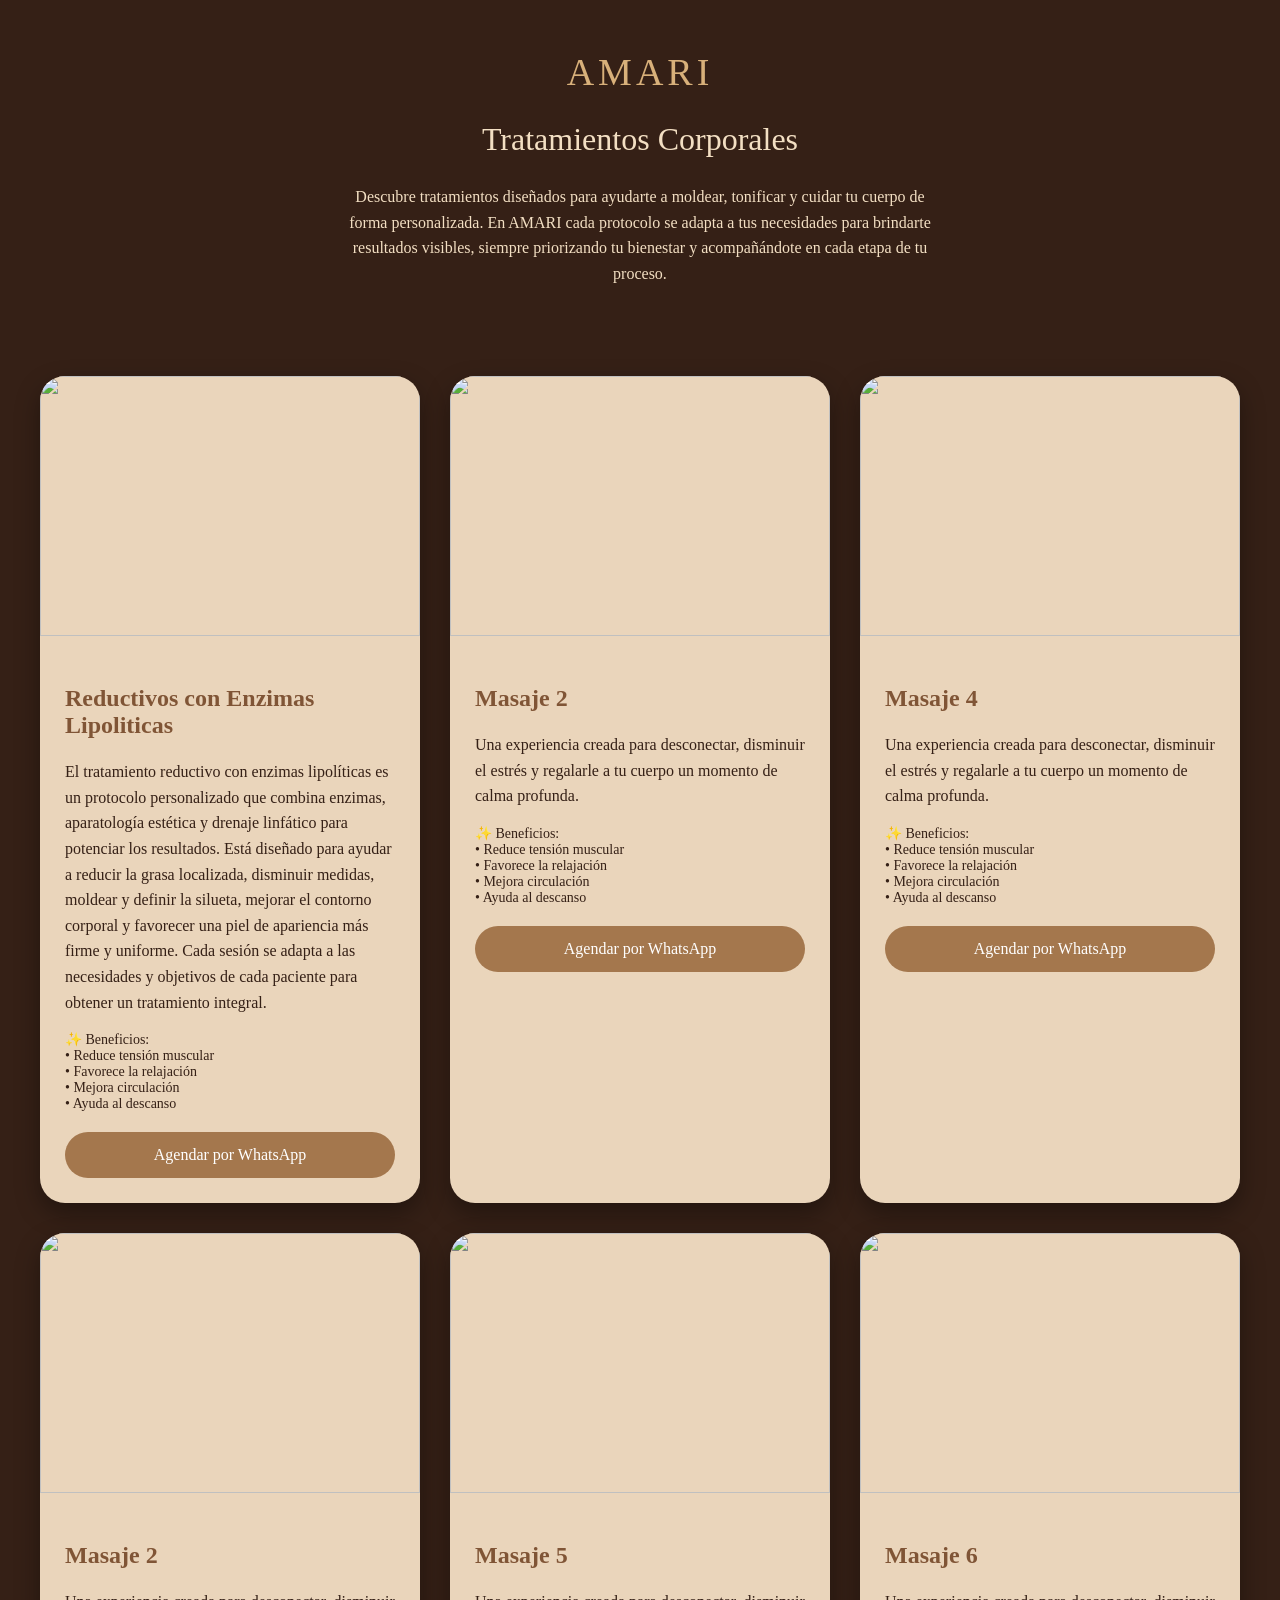
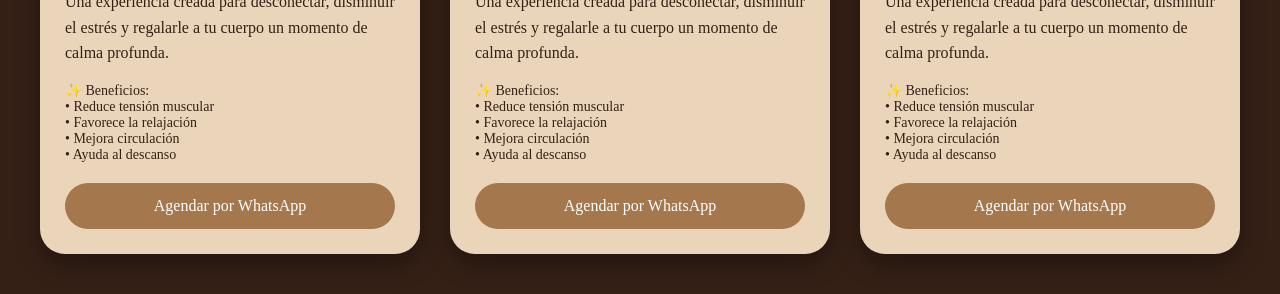
==== corporales.html @ 02f006fc "Update treatment titles and image sources in HTML" ====
<!DOCTYPE html>
<html lang="es">
<head>

<meta charset="UTF-8">
<meta name="viewport" content="width=device-width, initial-scale=1.0">

<title>Corporales | AMARI Clínica Estética</title>

<style>

body{
margin:0;
font-family:"Georgia", serif;
background:#352016;
color:#f3dfc3;
}


/* ENCABEZADO */

.hero{
text-align:center;
padding:50px 20px;
}

.logo{
font-size:38px;
letter-spacing:4px;
color:#d8b07a;
}

.hero h1{
font-size:32px;
font-weight:normal;
}

.hero p{
max-width:600px;
margin:auto;
line-height:1.6;
}



/* SERVICIOS */

.contenedor{

display:grid;
grid-template-columns:repeat(auto-fit,minmax(280px,1fr));
gap:30px;
padding:40px;

}



.card{

background:#ead5bb;
color:#352016;
border-radius:25px;
overflow:hidden;
box-shadow:0 10px 25px rgba(0,0,0,.35);

}



.card img{

width:100%;
height:260px;
object-fit:cover;

}



.contenido{

padding:25px;

}



.contenido h2{

color:#805536;
font-size:24px;

}



.contenido p{

line-height:1.6;

}



.beneficios{

margin-top:15px;
font-size:14px;

}



.boton{

display:block;
text-align:center;
background:#a4774d;
color:white;
padding:14px;
border-radius:30px;
text-decoration:none;
margin-top:20px;

}



.boton:hover{

background:#8a603b;

}



</style>

</head>


<body>



<section class="hero">

<div class="logo">AMARI</div>

<h1>Tratamientos Corporales</h1>

<p>
Descubre tratamientos diseñados para ayudarte a moldear, tonificar y cuidar tu cuerpo de forma personalizada. En AMARI cada protocolo se adapta a tus necesidades para brindarte resultados visibles, siempre priorizando tu bienestar y acompañándote en cada etapa de tu proceso.
</p>

</section>



<section class="contenedor">



<!-- SERVICIO 1 -->

<div class="card">

<img src="img-IMAGENenzimas.jpg">

<div class="contenido">

<h2>Reductivos con Enzimas Lipoliticas</h2>

<p>
El tratamiento reductivo con enzimas lipolíticas es un protocolo personalizado que combina enzimas, aparatología estética y drenaje linfático para potenciar los resultados. Está diseñado para ayudar a reducir la grasa localizada, disminuir medidas, moldear y definir la silueta, mejorar el contorno corporal y favorecer una piel de apariencia más firme y uniforme. Cada sesión se adapta a las necesidades y objetivos de cada paciente para obtener un tratamiento integral.
</p>


<div class="beneficios">

✨ Beneficios:
<br>
• Reduce tensión muscular
<br>
• Favorece la relajación
<br>
• Mejora circulación
<br>
• Ayuda al descanso

</div>


<a class="boton" href="https://wa.me/60685810?text=Hola quiero agendar un protoclo reductivo con enzimas">

Agendar por WhatsApp

</a>


</div>

</div>

<!-- SERVICIO 2 -->

<div class="card">

<img src="img-IMAGEN1.jpg">

<div class="contenido">

<h2>Masaje 2</h2>

<p>
Una experiencia creada para desconectar,
disminuir el estrés y regalarle a tu cuerpo
un momento de calma profunda.
</p>


<div class="beneficios">

✨ Beneficios:
<br>
• Reduce tensión muscular
<br>
• Favorece la relajación
<br>
• Mejora circulación
<br>
• Ayuda al descanso

</div>


<a class="boton" href="https://wa.me/506TU NUMERO?text=Hola AMARI quiero agendar Masaje Relajante">

Agendar por WhatsApp

</a>


</div>

</div>

<!-- SERVICIO 4 -->

<div class="card">

<img src="IMAGEN1.jpg">

<div class="contenido">

<h2>Masaje 4</h2>

<p>
Una experiencia creada para desconectar,
disminuir el estrés y regalarle a tu cuerpo
un momento de calma profunda.
</p>


<div class="beneficios">

✨ Beneficios:
<br>
• Reduce tensión muscular
<br>
• Favorece la relajación
<br>
• Mejora circulación
<br>
• Ayuda al descanso

</div>


<a class="boton" href="https://wa.me/506TU NUMERO?text=Hola AMARI quiero agendar Masaje Relajante">

Agendar por WhatsApp

</a>


</div>

</div>

<!-- SERVICIO 2 -->

<div class="card">

<img src="IMAGEN1.jpg">

<div class="contenido">

<h2>Masaje 2</h2>

<p>
Una experiencia creada para desconectar,
disminuir el estrés y regalarle a tu cuerpo
un momento de calma profunda.
</p>


<div class="beneficios">

✨ Beneficios:
<br>
• Reduce tensión muscular
<br>
• Favorece la relajación
<br>
• Mejora circulación
<br>
• Ayuda al descanso

</div>


<a class="boton" href="https://wa.me/506TU NUMERO?text=Hola AMARI quiero agendar Masaje Relajante">

Agendar por WhatsApp

</a>


</div>

</div>


<!-- SERVICIO 5 -->

<div class="card">

<img src="IMAGEN1.jpg">

<div class="contenido">

<h2>Masaje 5</h2>

<p>
Una experiencia creada para desconectar,
disminuir el estrés y regalarle a tu cuerpo
un momento de calma profunda.
</p>


<div class="beneficios">

✨ Beneficios:
<br>
• Reduce tensión muscular
<br>
• Favorece la relajación
<br>
• Mejora circulación
<br>
• Ayuda al descanso

</div>


<a class="boton" href="https://wa.me/506TU NUMERO?text=Hola AMARI quiero agendar Masaje Relajante">

Agendar por WhatsApp

</a>


</div>

</div>

<!-- SERVICIO 6 -->

<div class="card">

<img src="IMAGEN1.jpg">

<div class="contenido">

<h2>Masaje 6</h2>

<p>
Una experiencia creada para desconectar,
disminuir el estrés y regalarle a tu cuerpo
un momento de calma profunda.
</p>


<div class="beneficios">

✨ Beneficios:
<br>
• Reduce tensión muscular
<br>
• Favorece la relajación
<br>
• Mejora circulación
<br>
• Ayuda al descanso

</div>


<a class="boton" href="https://wa.me/506TU NUMERO?text=Hola AMARI quiero agendar Masaje Relajante">

Agendar por WhatsApp

</a>


</div>

</div>


</section>


</body>
</html>
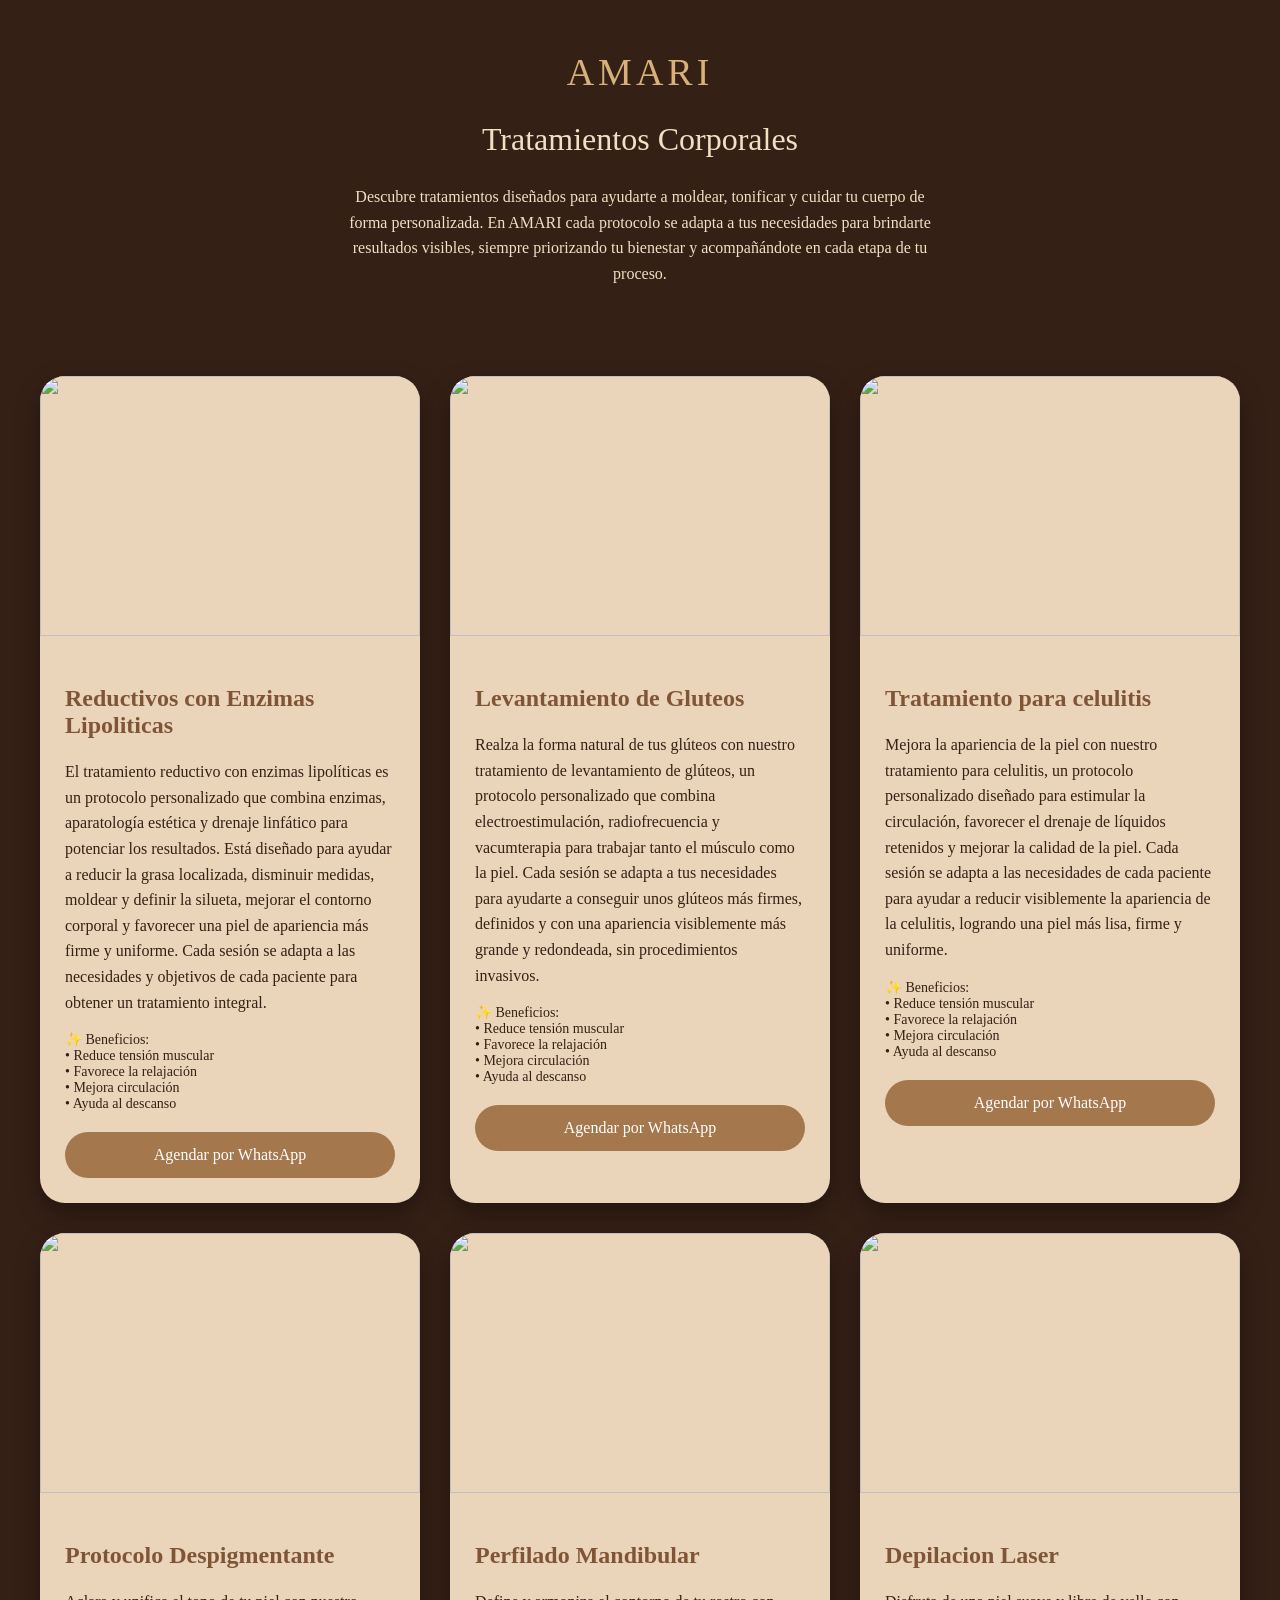
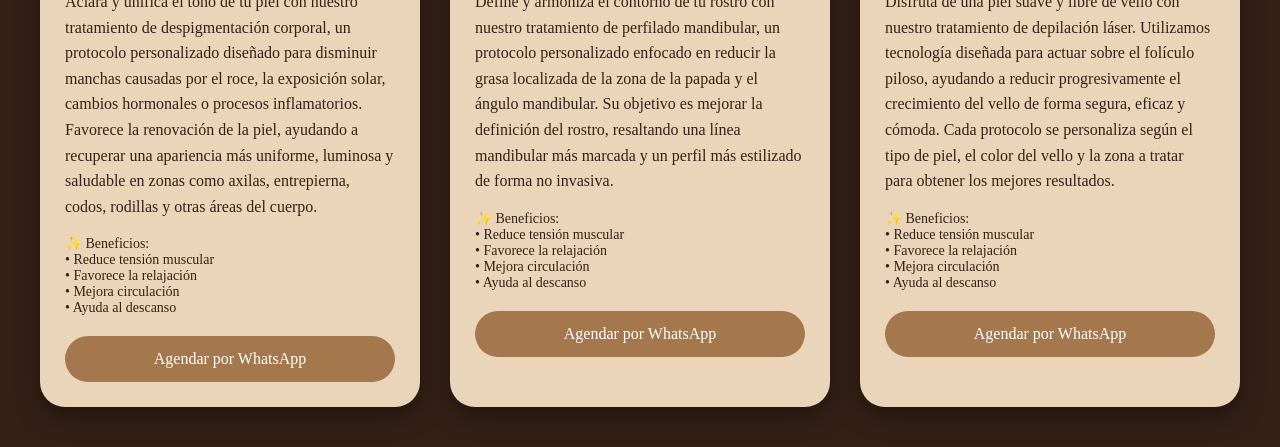
==== commit 23fea853: "Update corporales.html" ====
--- a/corporales.html
+++ b/corporales.html
@@ -193,7 +193,7 @@
 </div>
 
 
-<a class="boton" href="https://wa.me/60685810?text=Hola quiero agendar un protoclo reductivo con enzimas">
+<a class="boton" href="https://wa.me/60685810?text=Hola quiero agendar un protocolo reductivo con enzimas">
 
 Agendar por WhatsApp
 
@@ -208,35 +208,33 @@
 
 <div class="card">
 
-<img src="img-IMAGEN1.jpg">
-
-<div class="contenido">
-
-<h2>Masaje 2</h2>
-
-<p>
-Una experiencia creada para desconectar,
-disminuir el estrés y regalarle a tu cuerpo
-un momento de calma profunda.
-</p>
-
-
-<div class="beneficios">
-
-✨ Beneficios:
-<br>
-• Reduce tensión muscular
-<br>
-• Favorece la relajación
-<br>
-• Mejora circulación
-<br>
-• Ayuda al descanso
-
-</div>
-
-
-<a class="boton" href="https://wa.me/506TU NUMERO?text=Hola AMARI quiero agendar Masaje Relajante">
+<img src="img-IMAGENgluteos.jpg">
+
+<div class="contenido">
+
+<h2>Levantamiento de Gluteos</h2>
+
+<p>
+Realza la forma natural de tus glúteos con nuestro tratamiento de levantamiento de glúteos, un protocolo personalizado que combina electroestimulación, radiofrecuencia y vacumterapia para trabajar tanto el músculo como la piel. Cada sesión se adapta a tus necesidades para ayudarte a conseguir unos glúteos más firmes, definidos y con una apariencia visiblemente más grande y redondeada, sin procedimientos invasivos.
+</p>
+
+
+<div class="beneficios">
+
+✨ Beneficios:
+<br>
+• Reduce tensión muscular
+<br>
+• Favorece la relajación
+<br>
+• Mejora circulación
+<br>
+• Ayuda al descanso
+
+</div>
+
+
+<a class="boton" href="https://wa.me/60685810?text=Hola me gustaria agendar el tratamiento de levantamiento de gluteos ">
 
 Agendar por WhatsApp
 
@@ -251,35 +249,33 @@
 
 <div class="card">
 
-<img src="IMAGEN1.jpg">
-
-<div class="contenido">
-
-<h2>Masaje 4</h2>
-
-<p>
-Una experiencia creada para desconectar,
-disminuir el estrés y regalarle a tu cuerpo
-un momento de calma profunda.
-</p>
-
-
-<div class="beneficios">
-
-✨ Beneficios:
-<br>
-• Reduce tensión muscular
-<br>
-• Favorece la relajación
-<br>
-• Mejora circulación
-<br>
-• Ayuda al descanso
-
-</div>
-
-
-<a class="boton" href="https://wa.me/506TU NUMERO?text=Hola AMARI quiero agendar Masaje Relajante">
+<img src="img-IMAGENcelulitis.jpg">
+
+<div class="contenido">
+
+<h2>Tratamiento para celulitis</h2>
+
+<p>
+Mejora la apariencia de la piel con nuestro tratamiento para celulitis, un protocolo personalizado diseñado para estimular la circulación, favorecer el drenaje de líquidos retenidos y mejorar la calidad de la piel. Cada sesión se adapta a las necesidades de cada paciente para ayudar a reducir visiblemente la apariencia de la celulitis, logrando una piel más lisa, firme y uniforme.
+</p>
+
+
+<div class="beneficios">
+
+✨ Beneficios:
+<br>
+• Reduce tensión muscular
+<br>
+• Favorece la relajación
+<br>
+• Mejora circulación
+<br>
+• Ayuda al descanso
+
+</div>
+
+
+<a class="boton" href="https://wa.me/60685810?text=Hola quiero agendar un protocolo para celulitis">
 
 Agendar por WhatsApp
 
@@ -294,35 +290,33 @@
 
 <div class="card">
 
-<img src="IMAGEN1.jpg">
-
-<div class="contenido">
-
-<h2>Masaje 2</h2>
-
-<p>
-Una experiencia creada para desconectar,
-disminuir el estrés y regalarle a tu cuerpo
-un momento de calma profunda.
-</p>
-
-
-<div class="beneficios">
-
-✨ Beneficios:
-<br>
-• Reduce tensión muscular
-<br>
-• Favorece la relajación
-<br>
-• Mejora circulación
-<br>
-• Ayuda al descanso
-
-</div>
-
-
-<a class="boton" href="https://wa.me/506TU NUMERO?text=Hola AMARI quiero agendar Masaje Relajante">
+<img src="img-IMAGENdespigmentacion.jpg">
+
+<div class="contenido">
+
+<h2>Protocolo Despigmentante</h2>
+
+<p>
+Aclara y unifica el tono de tu piel con nuestro tratamiento de despigmentación corporal, un protocolo personalizado diseñado para disminuir manchas causadas por el roce, la exposición solar, cambios hormonales o procesos inflamatorios. Favorece la renovación de la piel, ayudando a recuperar una apariencia más uniforme, luminosa y saludable en zonas como axilas, entrepierna, codos, rodillas y otras áreas del cuerpo.
+</p>
+
+
+<div class="beneficios">
+
+✨ Beneficios:
+<br>
+• Reduce tensión muscular
+<br>
+• Favorece la relajación
+<br>
+• Mejora circulación
+<br>
+• Ayuda al descanso
+
+</div>
+
+
+<a class="boton" href="https://wa.me/60685810?text=Hola quiero agendar un protocolo despigmentante">
 
 Agendar por WhatsApp
 
@@ -338,35 +332,33 @@
 
 <div class="card">
 
-<img src="IMAGEN1.jpg">
-
-<div class="contenido">
-
-<h2>Masaje 5</h2>
-
-<p>
-Una experiencia creada para desconectar,
-disminuir el estrés y regalarle a tu cuerpo
-un momento de calma profunda.
-</p>
-
-
-<div class="beneficios">
-
-✨ Beneficios:
-<br>
-• Reduce tensión muscular
-<br>
-• Favorece la relajación
-<br>
-• Mejora circulación
-<br>
-• Ayuda al descanso
-
-</div>
-
-
-<a class="boton" href="https://wa.me/506TU NUMERO?text=Hola AMARI quiero agendar Masaje Relajante">
+<img src="img-IMAGENpapada.jpg">
+
+<div class="contenido">
+
+<h2>Perfilado Mandibular</h2>
+
+<p>
+Define y armoniza el contorno de tu rostro con nuestro tratamiento de perfilado mandibular, un protocolo personalizado enfocado en reducir la grasa localizada de la zona de la papada y el ángulo mandibular. Su objetivo es mejorar la definición del rostro, resaltando una línea mandibular más marcada y un perfil más estilizado de forma no invasiva.
+</p>
+
+
+<div class="beneficios">
+
+✨ Beneficios:
+<br>
+• Reduce tensión muscular
+<br>
+• Favorece la relajación
+<br>
+• Mejora circulación
+<br>
+• Ayuda al descanso
+
+</div>
+
+
+<a class="boton" href="https://wa.me/60685810?text=Hola me gustaria agendar un tartamiento para perfilado mandibular">
 
 Agendar por WhatsApp
 
@@ -381,35 +373,33 @@
 
 <div class="card">
 
-<img src="IMAGEN1.jpg">
-
-<div class="contenido">
-
-<h2>Masaje 6</h2>
-
-<p>
-Una experiencia creada para desconectar,
-disminuir el estrés y regalarle a tu cuerpo
-un momento de calma profunda.
-</p>
-
-
-<div class="beneficios">
-
-✨ Beneficios:
-<br>
-• Reduce tensión muscular
-<br>
-• Favorece la relajación
-<br>
-• Mejora circulación
-<br>
-• Ayuda al descanso
-
-</div>
-
-
-<a class="boton" href="https://wa.me/506TU NUMERO?text=Hola AMARI quiero agendar Masaje Relajante">
+<img src="img-IMAGENdepi.jpg">
+
+<div class="contenido">
+
+<h2>Depilacion Laser</h2>
+
+<p>
+Disfruta de una piel suave y libre de vello con nuestro tratamiento de depilación láser. Utilizamos tecnología diseñada para actuar sobre el folículo piloso, ayudando a reducir progresivamente el crecimiento del vello de forma segura, eficaz y cómoda. Cada protocolo se personaliza según el tipo de piel, el color del vello y la zona a tratar para obtener los mejores resultados.
+</p>
+
+
+<div class="beneficios">
+
+✨ Beneficios:
+<br>
+• Reduce tensión muscular
+<br>
+• Favorece la relajación
+<br>
+• Mejora circulación
+<br>
+• Ayuda al descanso
+
+</div>
+
+
+<a class="boton" href="https://wa.me/506TU NUMERO?text=Hola quiero agendar Depilacion Laser">
 
 Agendar por WhatsApp
 
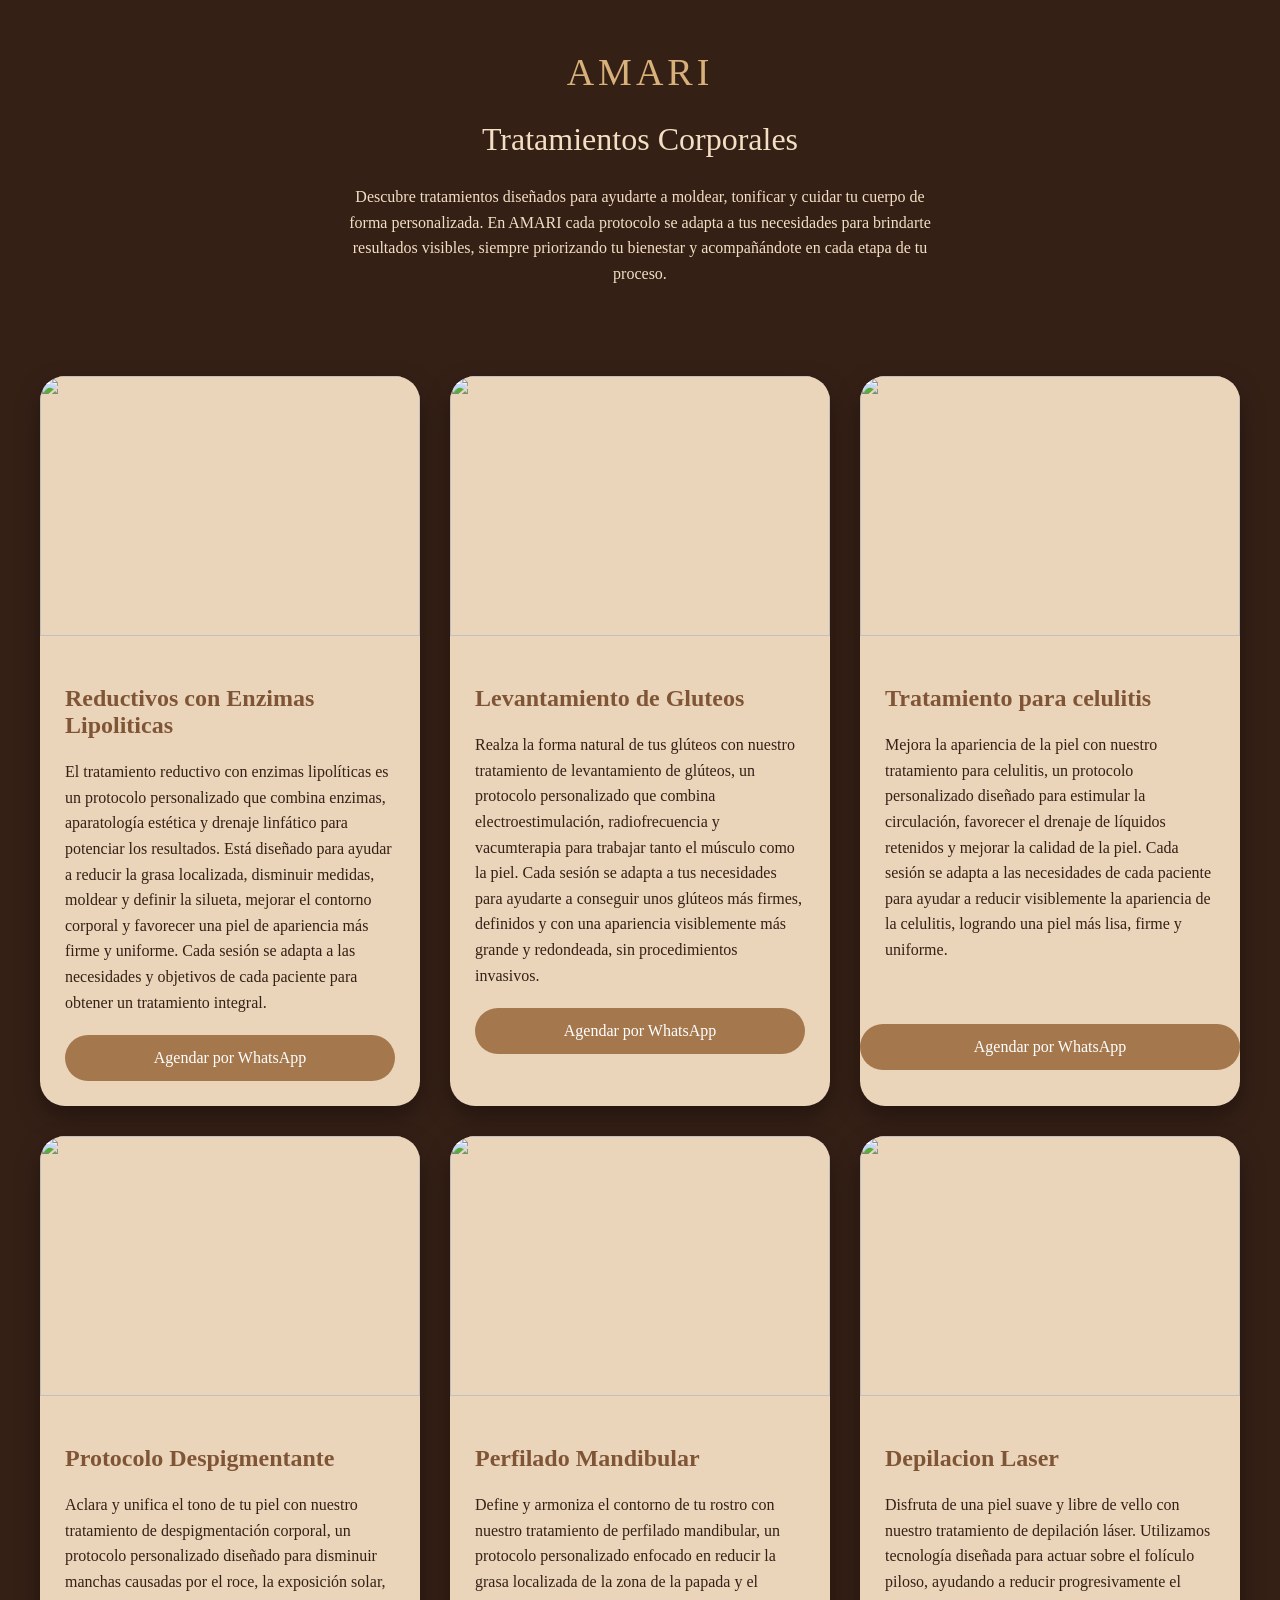
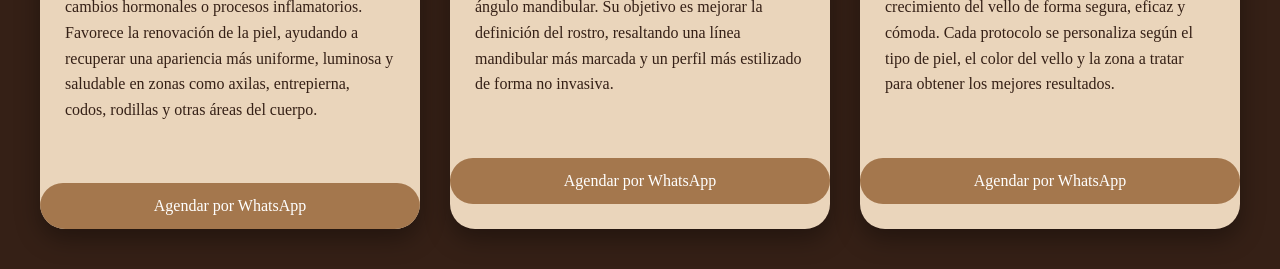
==== commit 131e7aa1: "Remove duplicated benefits section from corporales.html Removed repeated benefits section from multi" ====
--- a/corporales.html
+++ b/corporales.html
@@ -180,15 +180,7 @@
 
 <div class="beneficios">
 
-✨ Beneficios:
-<br>
-• Reduce tensión muscular
-<br>
-• Favorece la relajación
-<br>
-• Mejora circulación
-<br>
-• Ayuda al descanso
+
 
 </div>
 
@@ -221,15 +213,7 @@
 
 <div class="beneficios">
 
-✨ Beneficios:
-<br>
-• Reduce tensión muscular
-<br>
-• Favorece la relajación
-<br>
-• Mejora circulación
-<br>
-• Ayuda al descanso
+
 
 </div>
 
@@ -260,17 +244,7 @@
 </p>
 
 
-<div class="beneficios">
-
-✨ Beneficios:
-<br>
-• Reduce tensión muscular
-<br>
-• Favorece la relajación
-<br>
-• Mejora circulación
-<br>
-• Ayuda al descanso
+
 
 </div>
 
@@ -301,18 +275,6 @@
 </p>
 
 
-<div class="beneficios">
-
-✨ Beneficios:
-<br>
-• Reduce tensión muscular
-<br>
-• Favorece la relajación
-<br>
-• Mejora circulación
-<br>
-• Ayuda al descanso
-
 </div>
 
 
@@ -343,17 +305,7 @@
 </p>
 
 
-<div class="beneficios">
-
-✨ Beneficios:
-<br>
-• Reduce tensión muscular
-<br>
-• Favorece la relajación
-<br>
-• Mejora circulación
-<br>
-• Ayuda al descanso
+
 
 </div>
 
@@ -384,17 +336,6 @@
 </p>
 
 
-<div class="beneficios">
-
-✨ Beneficios:
-<br>
-• Reduce tensión muscular
-<br>
-• Favorece la relajación
-<br>
-• Mejora circulación
-<br>
-• Ayuda al descanso
 
 </div>
 
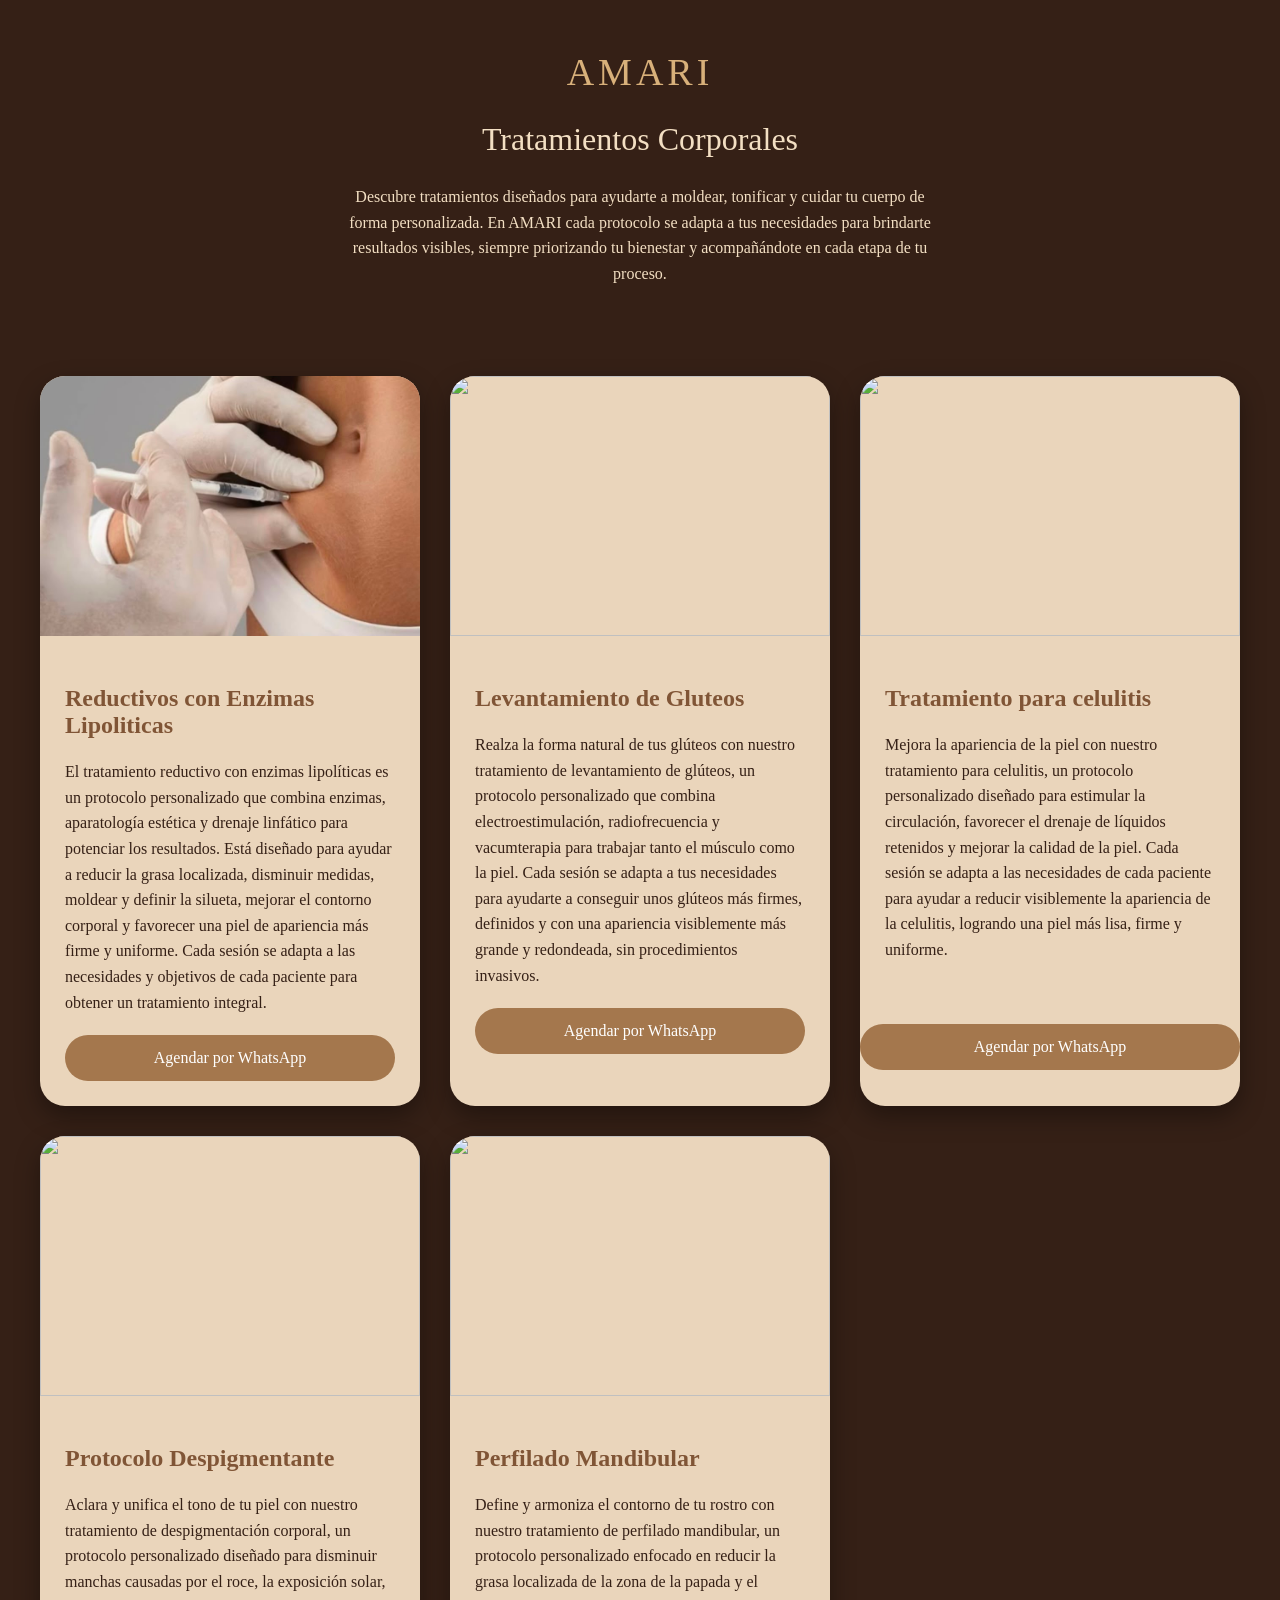
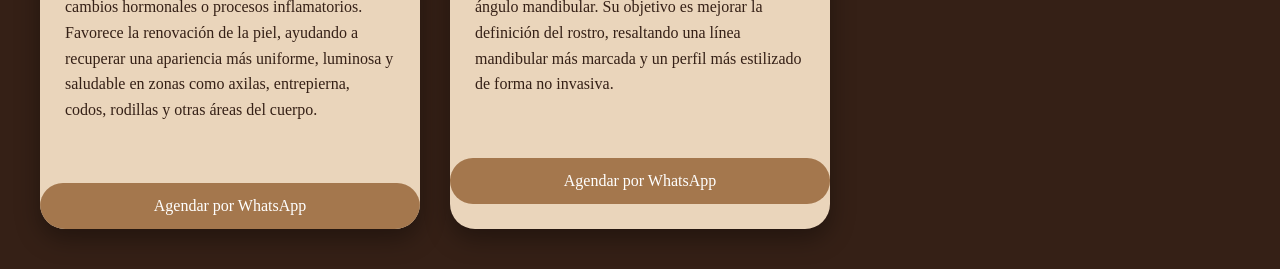
==== commit c5e2a29b: "Fix image source path in corporales.html" ====
--- a/corporales.html
+++ b/corporales.html
@@ -167,7 +167,7 @@
 
 <div class="card">
 
-<img src="img-IMAGENenzimas.jpg">
+<img src="img/IMAGENenzimas.jpg">
 
 <div class="contenido">
 
@@ -200,7 +200,7 @@
 
 <div class="card">
 
-<img src="img-IMAGENgluteos.jpg">
+<img src="img.IMAGENgluteos.jpg">
 
 <div class="contenido">
 
@@ -233,7 +233,7 @@
 
 <div class="card">
 
-<img src="img-IMAGENcelulitis.jpg">
+<img src="img.IMAGENcelulitis.jpg">
 
 <div class="contenido">
 
@@ -264,7 +264,7 @@
 
 <div class="card">
 
-<img src="img-IMAGENdespigmentacion.jpg">
+<img src="img.IMAGENdespigmentacion.jpg">
 
 <div class="contenido">
 
@@ -294,7 +294,7 @@
 
 <div class="card">
 
-<img src="img-IMAGENpapada.jpg">
+<img src="img.IMAGENpapada.jpg">
 
 <div class="contenido">
 
@@ -321,39 +321,3 @@
 
 </div>
 
-<!-- SERVICIO 6 -->
-
-<div class="card">
-
-<img src="img-IMAGENdepi.jpg">
-
-<div class="contenido">
-
-<h2>Depilacion Laser</h2>
-
-<p>
-Disfruta de una piel suave y libre de vello con nuestro tratamiento de depilación láser. Utilizamos tecnología diseñada para actuar sobre el folículo piloso, ayudando a reducir progresivamente el crecimiento del vello de forma segura, eficaz y cómoda. Cada protocolo se personaliza según el tipo de piel, el color del vello y la zona a tratar para obtener los mejores resultados.
-</p>
-
-
-
-</div>
-
-
-<a class="boton" href="https://wa.me/506TU NUMERO?text=Hola quiero agendar Depilacion Laser">
-
-Agendar por WhatsApp
-
-</a>
-
-
-</div>
-
-</div>
-
-
-</section>
-
-
-</body>
-</html>
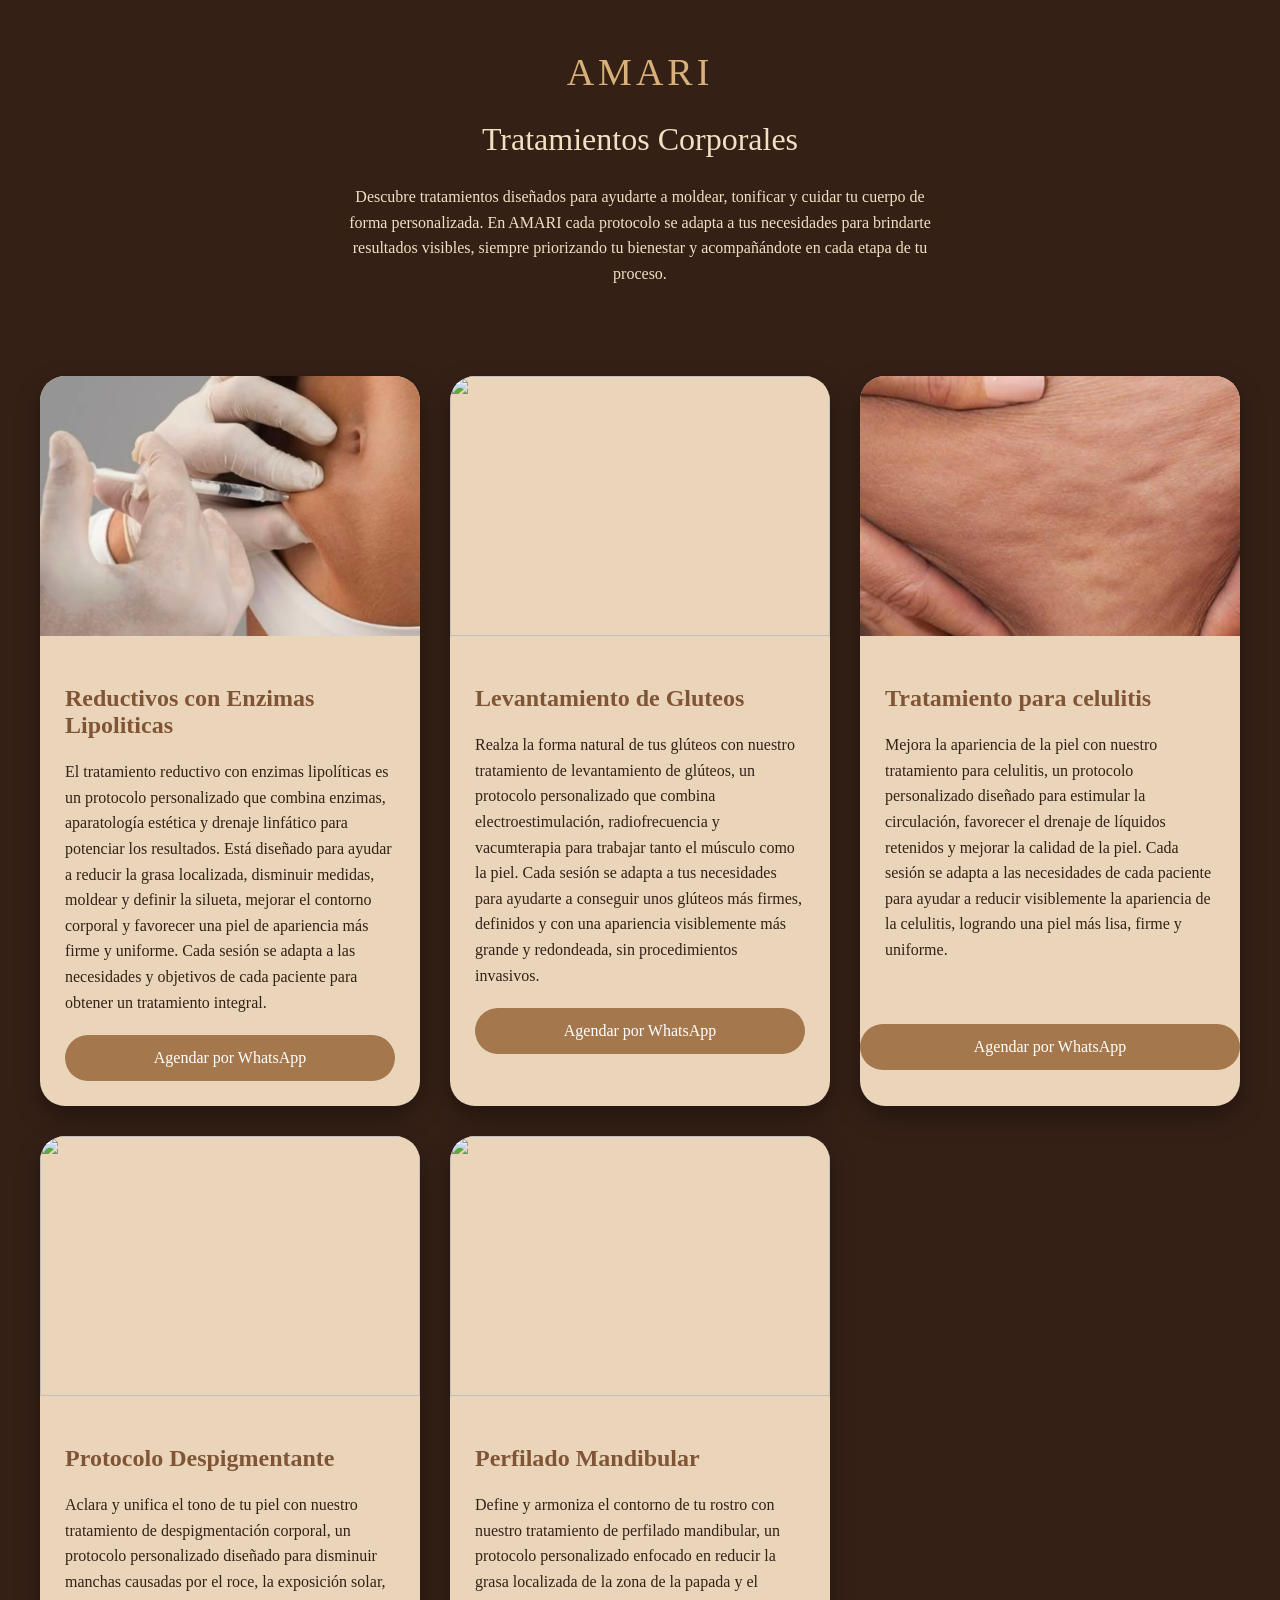
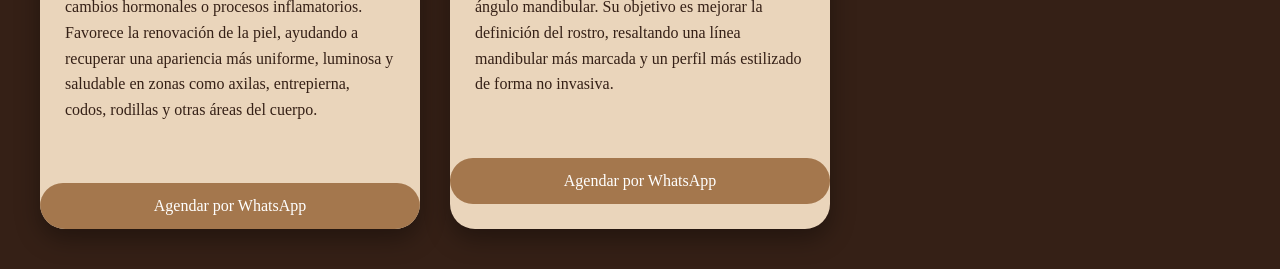
==== commit 715b0c69: "Fix image paths in corporales.html" ====
--- a/corporales.html
+++ b/corporales.html
@@ -200,7 +200,7 @@
 
 <div class="card">
 
-<img src="img.IMAGENgluteos.jpg">
+<img src="img/IMAGENgluteos.jpg">
 
 <div class="contenido">
 
@@ -233,7 +233,7 @@
 
 <div class="card">
 
-<img src="img.IMAGENcelulitis.jpg">
+<img src="img/IMAGENcelulitis.jpg">
 
 <div class="contenido">
 
@@ -264,7 +264,7 @@
 
 <div class="card">
 
-<img src="img.IMAGENdespigmentacion.jpg">
+<img src="img/IMAGENdespigmentacion.jpg">
 
 <div class="contenido">
 
@@ -294,7 +294,7 @@
 
 <div class="card">
 
-<img src="img.IMAGENpapada.jpg">
+<img src="img/IMAGENpapada.jpg">
 
 <div class="contenido">
 
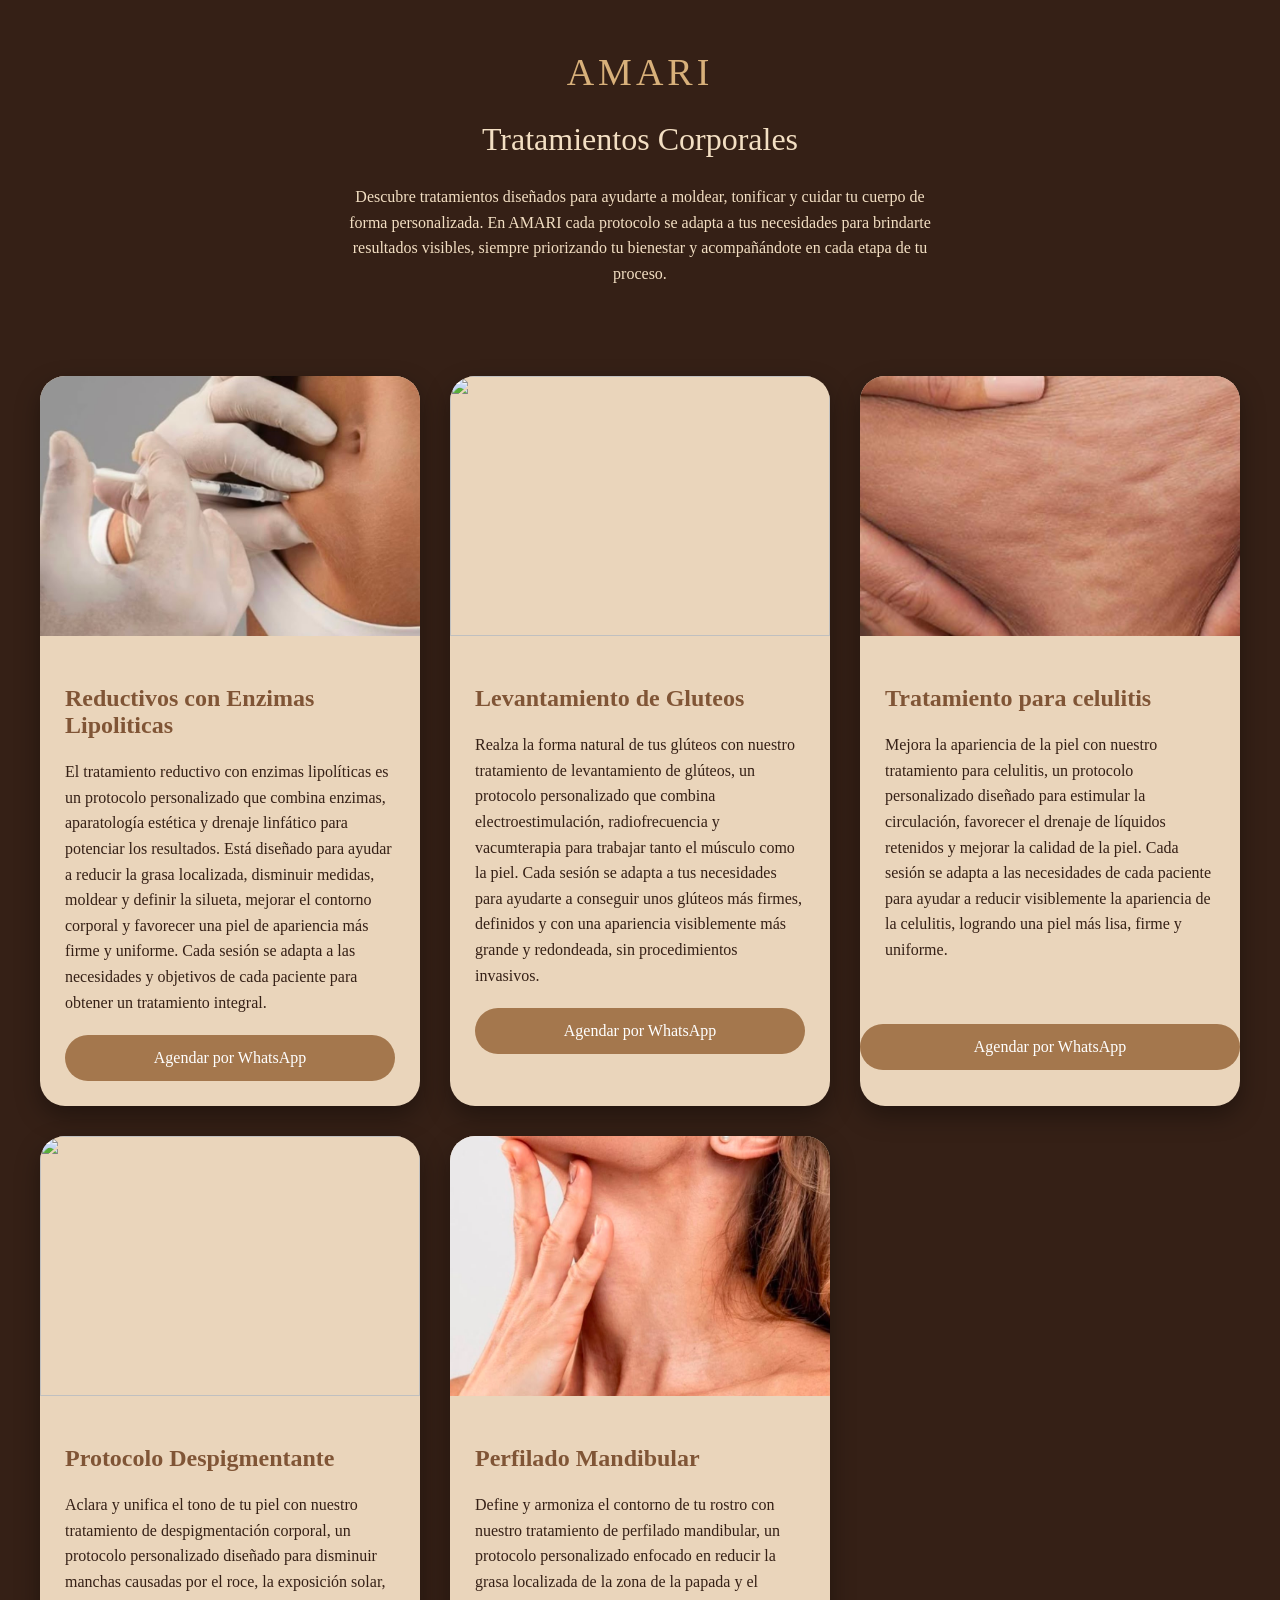
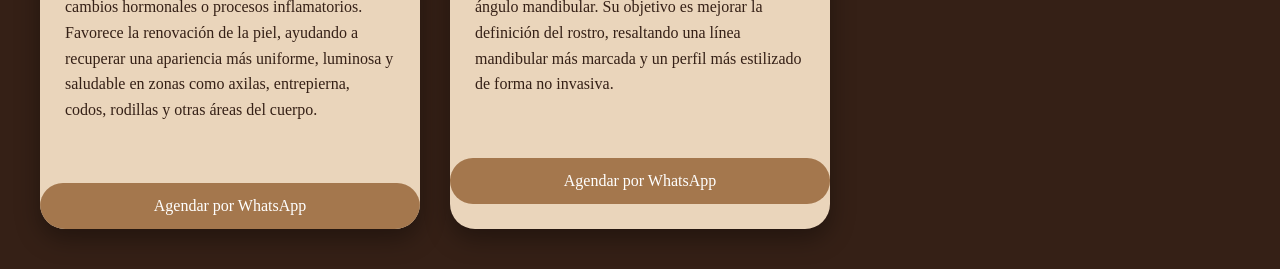
==== commit fff10d39: "Update corporales.html" ====
--- a/corporales.html
+++ b/corporales.html
@@ -185,7 +185,7 @@
 </div>
 
 
-<a class="boton" href="https://wa.me/60685810?text=Hola quiero agendar un protocolo reductivo con enzimas">
+<a class="boton" href="https://wa.me/60685810?text=Hola! Me gustaria información sobre las ENZIMAS LIPOLITICAS">
 
 Agendar por WhatsApp
 
@@ -218,7 +218,7 @@
 </div>
 
 
-<a class="boton" href="https://wa.me/60685810?text=Hola me gustaria agendar el tratamiento de levantamiento de gluteos ">
+<a class="boton" href="https://wa.me/60685810?text=Hola! Me gustaria información del LEVANTAMIENTO DE GLUTEOS ">
 
 Agendar por WhatsApp
 
@@ -249,7 +249,7 @@
 </div>
 
 
-<a class="boton" href="https://wa.me/60685810?text=Hola quiero agendar un protocolo para celulitis">
+<a class="boton" href="https://wa.me/60685810?text=Hola! Me gustaria información del TRATAMIENTO PARA CELULITIS  ">
 
 Agendar por WhatsApp
 
@@ -278,7 +278,7 @@
 </div>
 
 
-<a class="boton" href="https://wa.me/60685810?text=Hola quiero agendar un protocolo despigmentante">
+<a class="boton" href="https://wa.me/60685810?text=Hola! Me gustaria información sobre el TRATAMIENTO DESPIGMENTANTE">
 
 Agendar por WhatsApp
 
@@ -310,14 +310,14 @@
 </div>
 
 
-<a class="boton" href="https://wa.me/60685810?text=Hola me gustaria agendar un tartamiento para perfilado mandibular">
-
-Agendar por WhatsApp
-
-</a>
-
-
-</div>
-
-</div>
-
+<a class="boton" href="https://wa.me/60685810?text=Hola! me gustaria información sobre el TRATAMIENTO PERFILADO MANDIBULAR ">
+
+Agendar por WhatsApp
+
+</a>
+
+
+</div>
+
+</div>
+
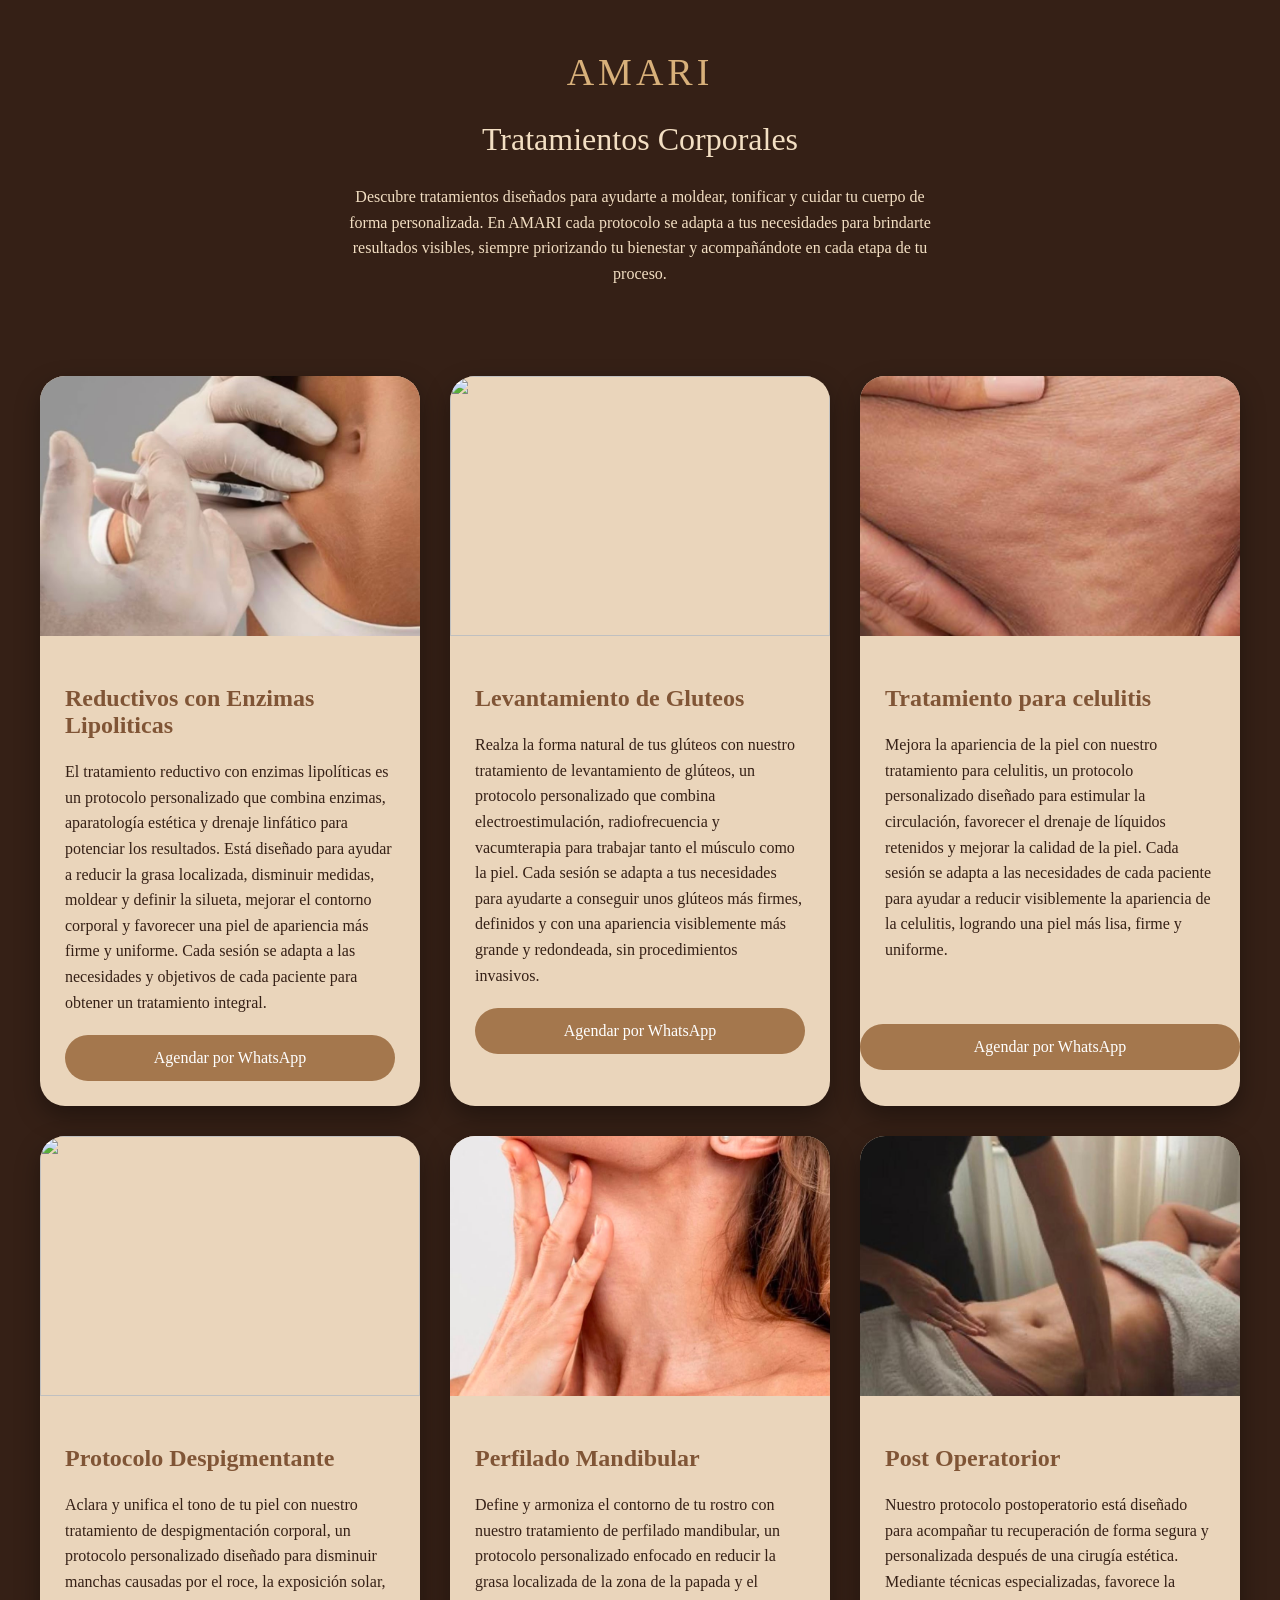
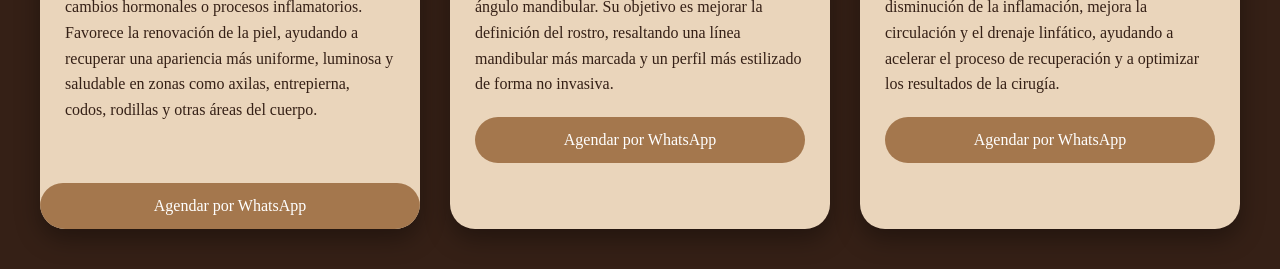
==== commit a75895d2: "Fix HTML structure by closing a div tag" ====
--- a/corporales.html
+++ b/corporales.html
@@ -289,7 +289,6 @@
 
 </div>
 
-
 <!-- SERVICIO 5 -->
 
 <div class="card">
@@ -304,20 +303,40 @@
 Define y armoniza el contorno de tu rostro con nuestro tratamiento de perfilado mandibular, un protocolo personalizado enfocado en reducir la grasa localizada de la zona de la papada y el ángulo mandibular. Su objetivo es mejorar la definición del rostro, resaltando una línea mandibular más marcada y un perfil más estilizado de forma no invasiva.
 </p>
 
-
-
-
-</div>
-
-
-<a class="boton" href="https://wa.me/60685810?text=Hola! me gustaria información sobre el TRATAMIENTO PERFILADO MANDIBULAR ">
-
-Agendar por WhatsApp
-
-</a>
-
-
-</div>
-
-</div>
-
+<a class="boton" href="https://wa.me/60685810?text=Hola! me gustaria información sobre el PERFILADO MANDIBULAR">
+
+Agendar por WhatsApp
+
+</a>
+
+
+</div>
+</div>
+
+<!-- SERVICIO 6 -->
+
+<div class="card">
+
+<img src="img/IMAGENoperatorio.jpg">
+
+<div class="contenido">
+
+<h2>Post Operatorior</h2>
+
+<p>
+Nuestro protocolo postoperatorio está diseñado para acompañar tu recuperación de forma segura y personalizada después de una cirugía estética. Mediante técnicas especializadas, favorece la disminución de la inflamación, mejora la circulación y el drenaje linfático, ayudando a acelerar el proceso de recuperación y a optimizar los resultados de la cirugía.
+</p>
+
+<a class="boton" href="https://wa.me/60685810?text=Hola! me gustaria información sobre el POST OPERATORIO">
+
+Agendar por WhatsApp
+
+</a>
+
+
+</div>
+
+</div>
+
+</div>
+
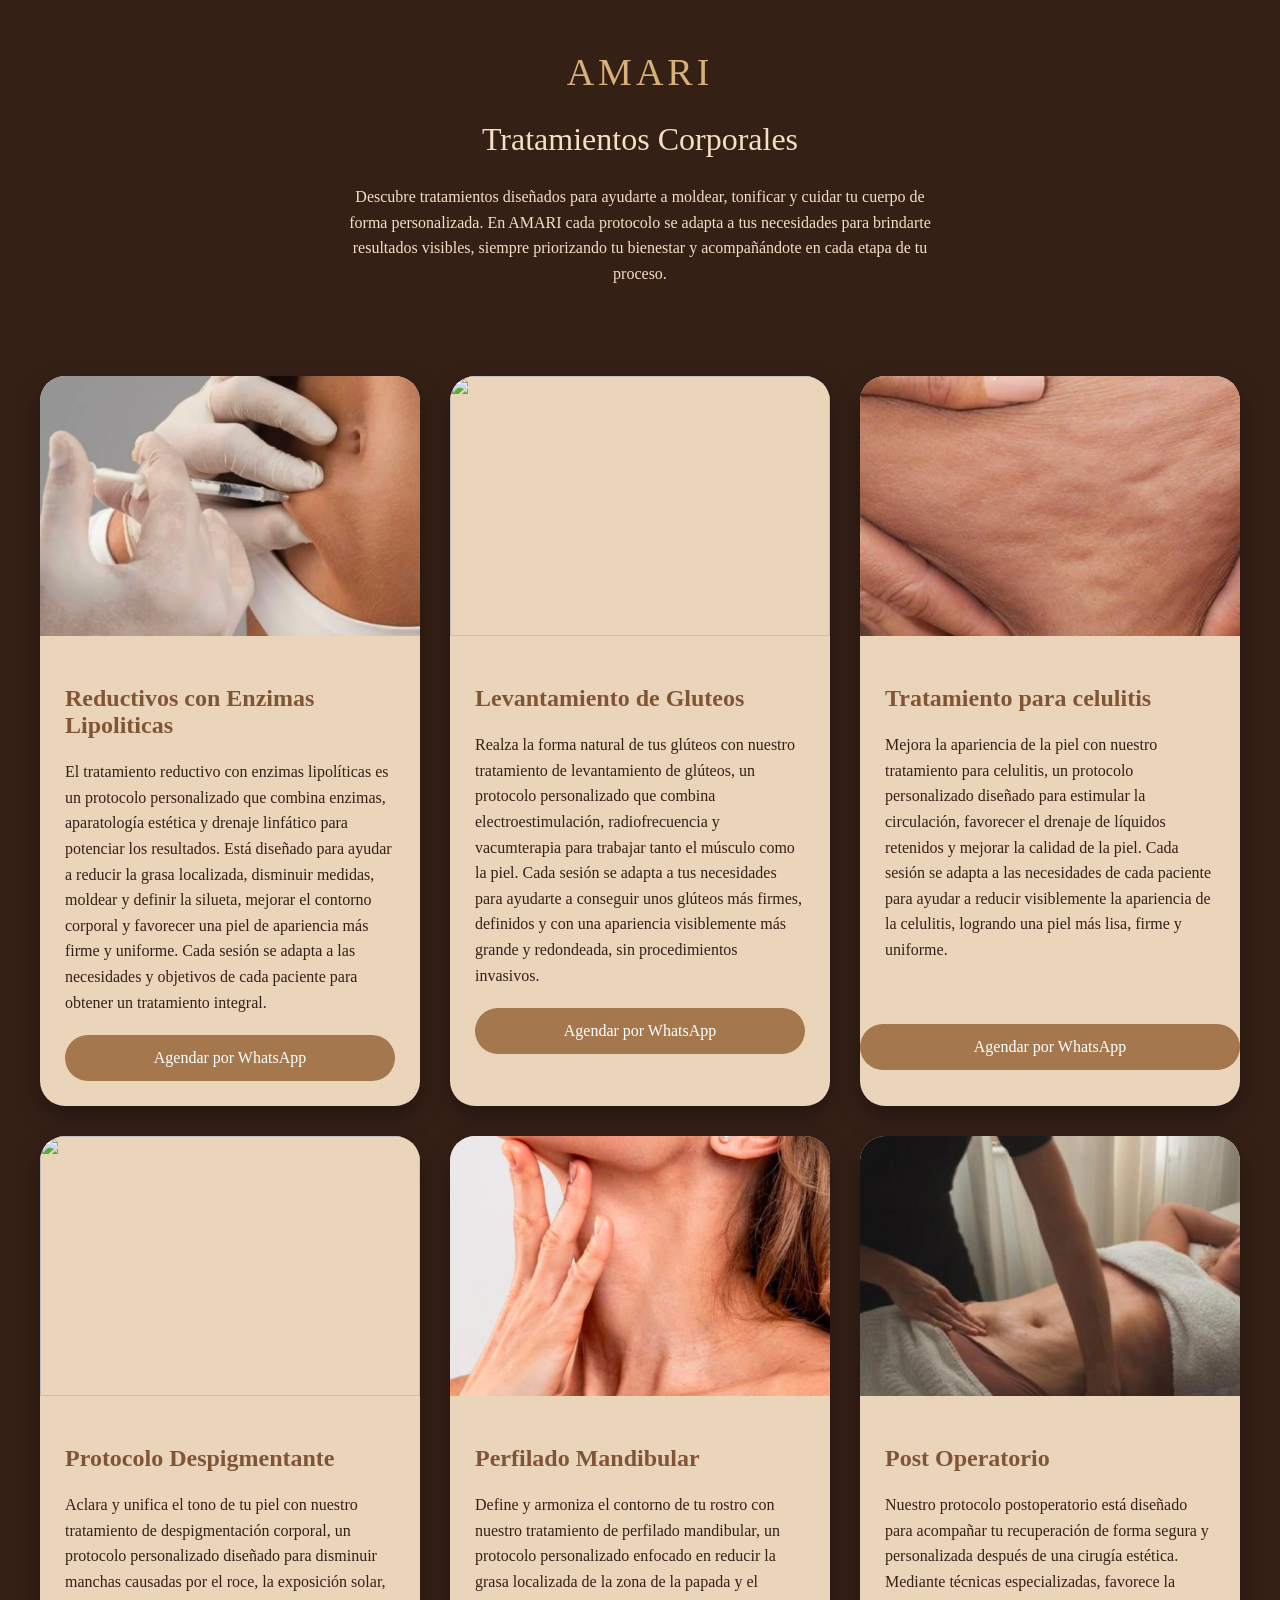
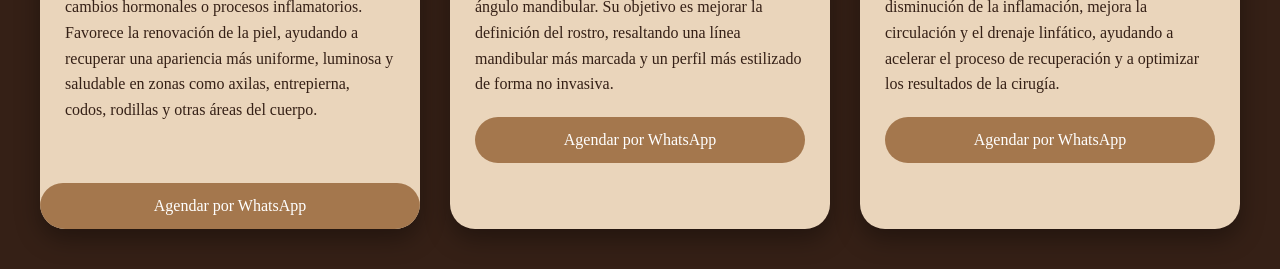
==== commit af88aba4: "Fix typo in 'Post Operatorior' heading" ====
--- a/corporales.html
+++ b/corporales.html
@@ -321,7 +321,7 @@
 
 <div class="contenido">
 
-<h2>Post Operatorior</h2>
+<h2>Post Operatorio</h2>
 
 <p>
 Nuestro protocolo postoperatorio está diseñado para acompañar tu recuperación de forma segura y personalizada después de una cirugía estética. Mediante técnicas especializadas, favorece la disminución de la inflamación, mejora la circulación y el drenaje linfático, ayudando a acelerar el proceso de recuperación y a optimizar los resultados de la cirugía.
